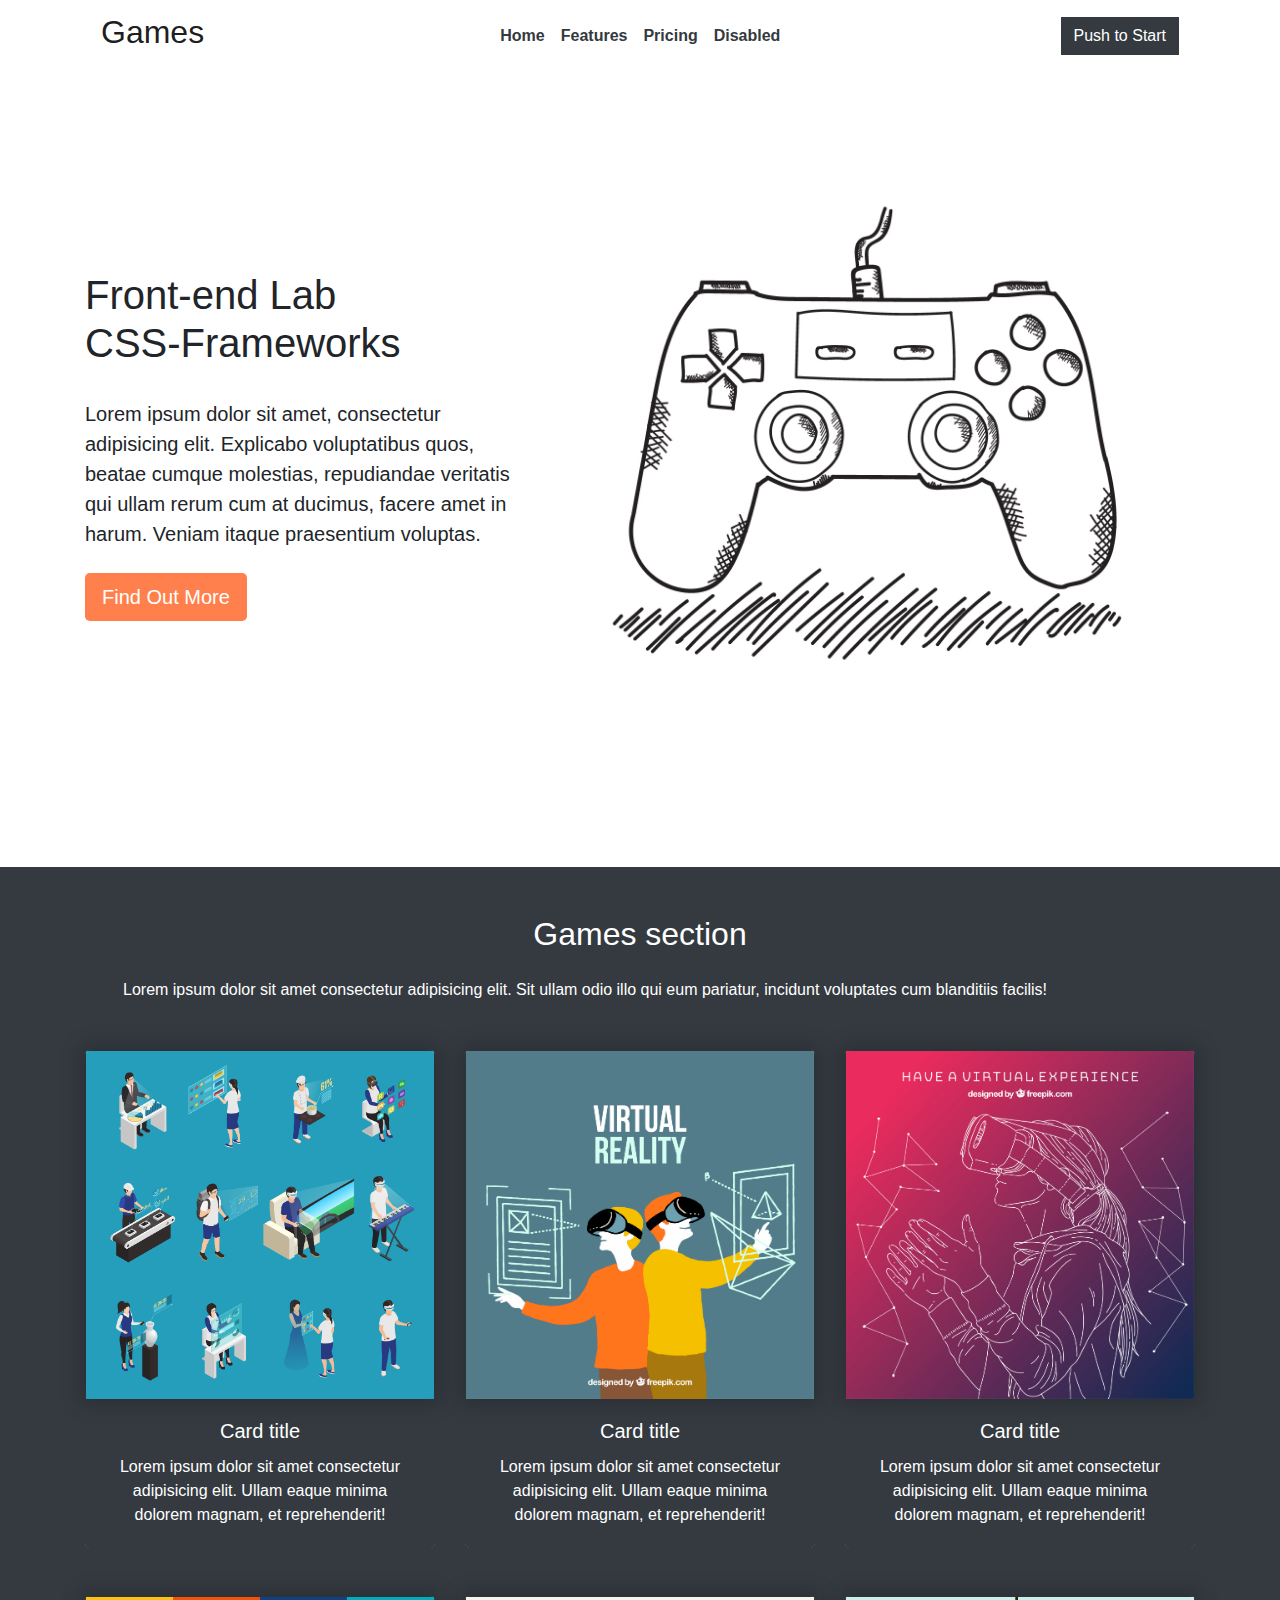
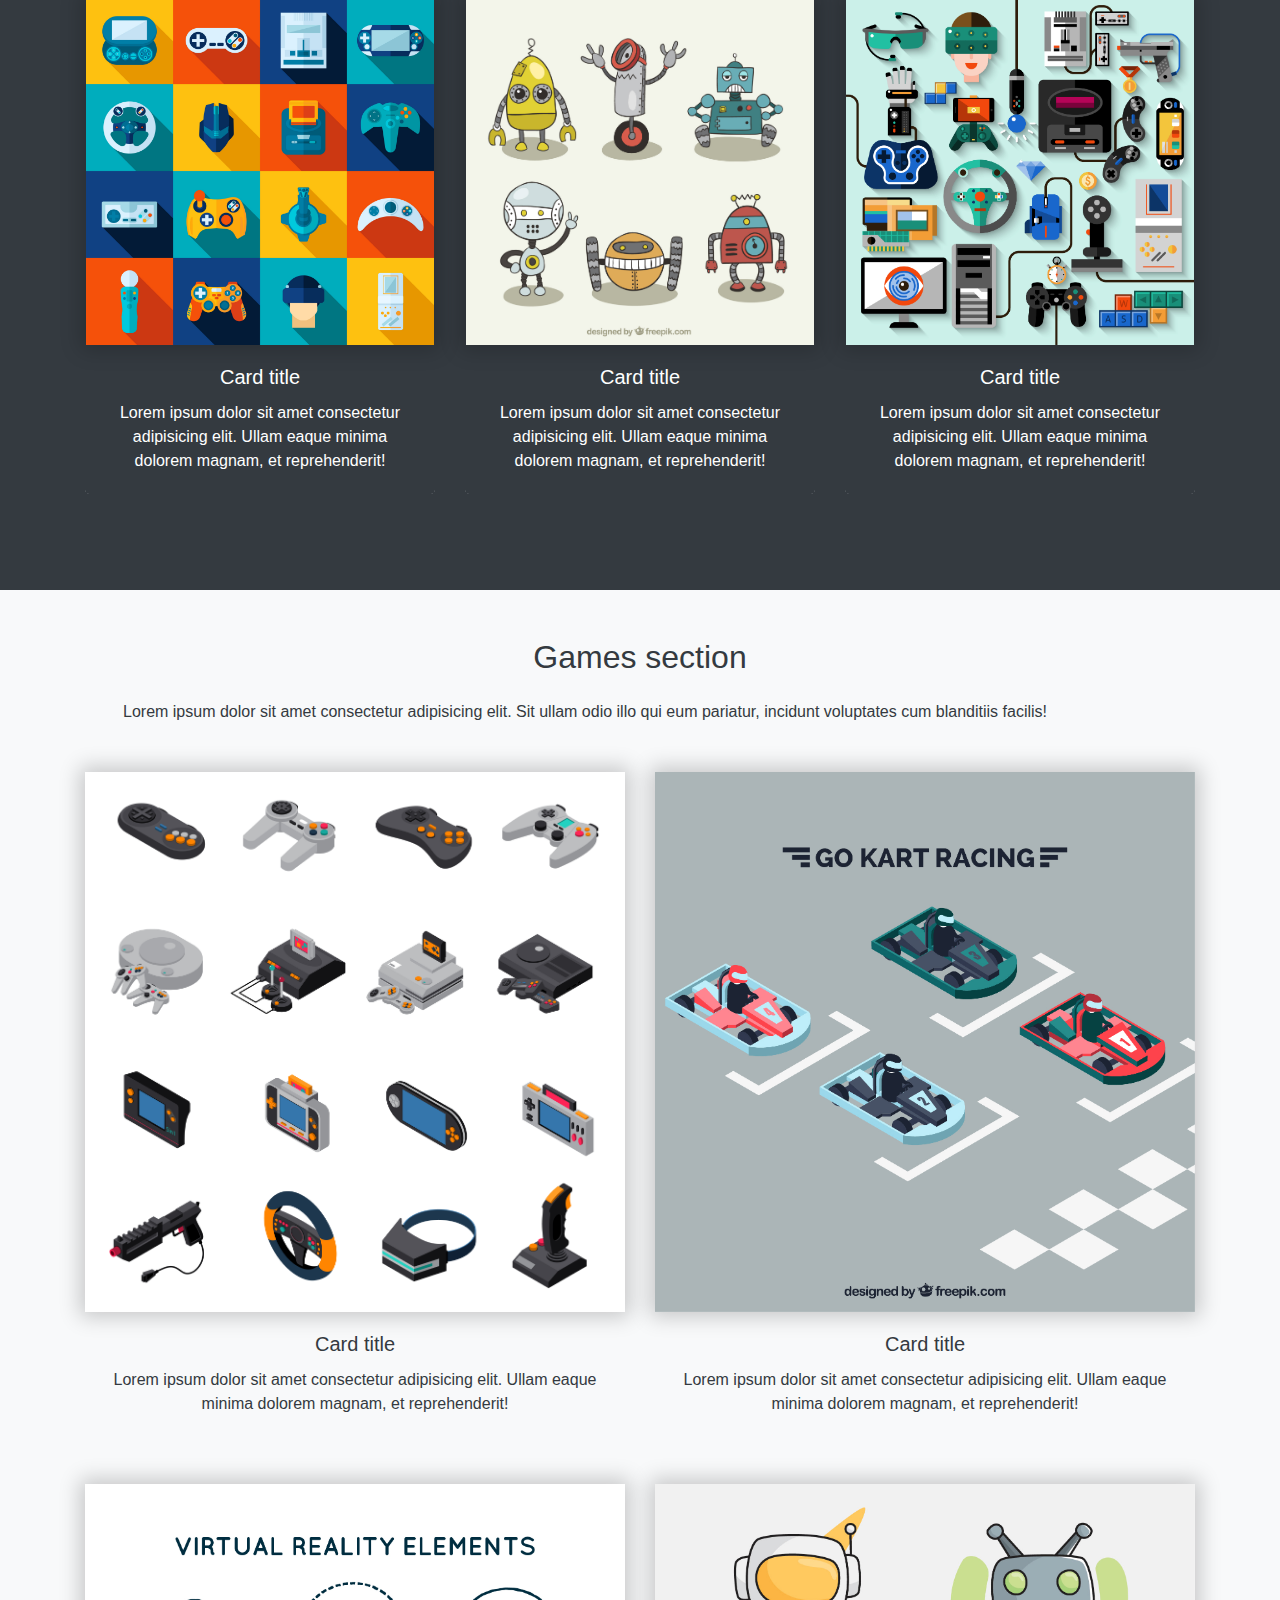
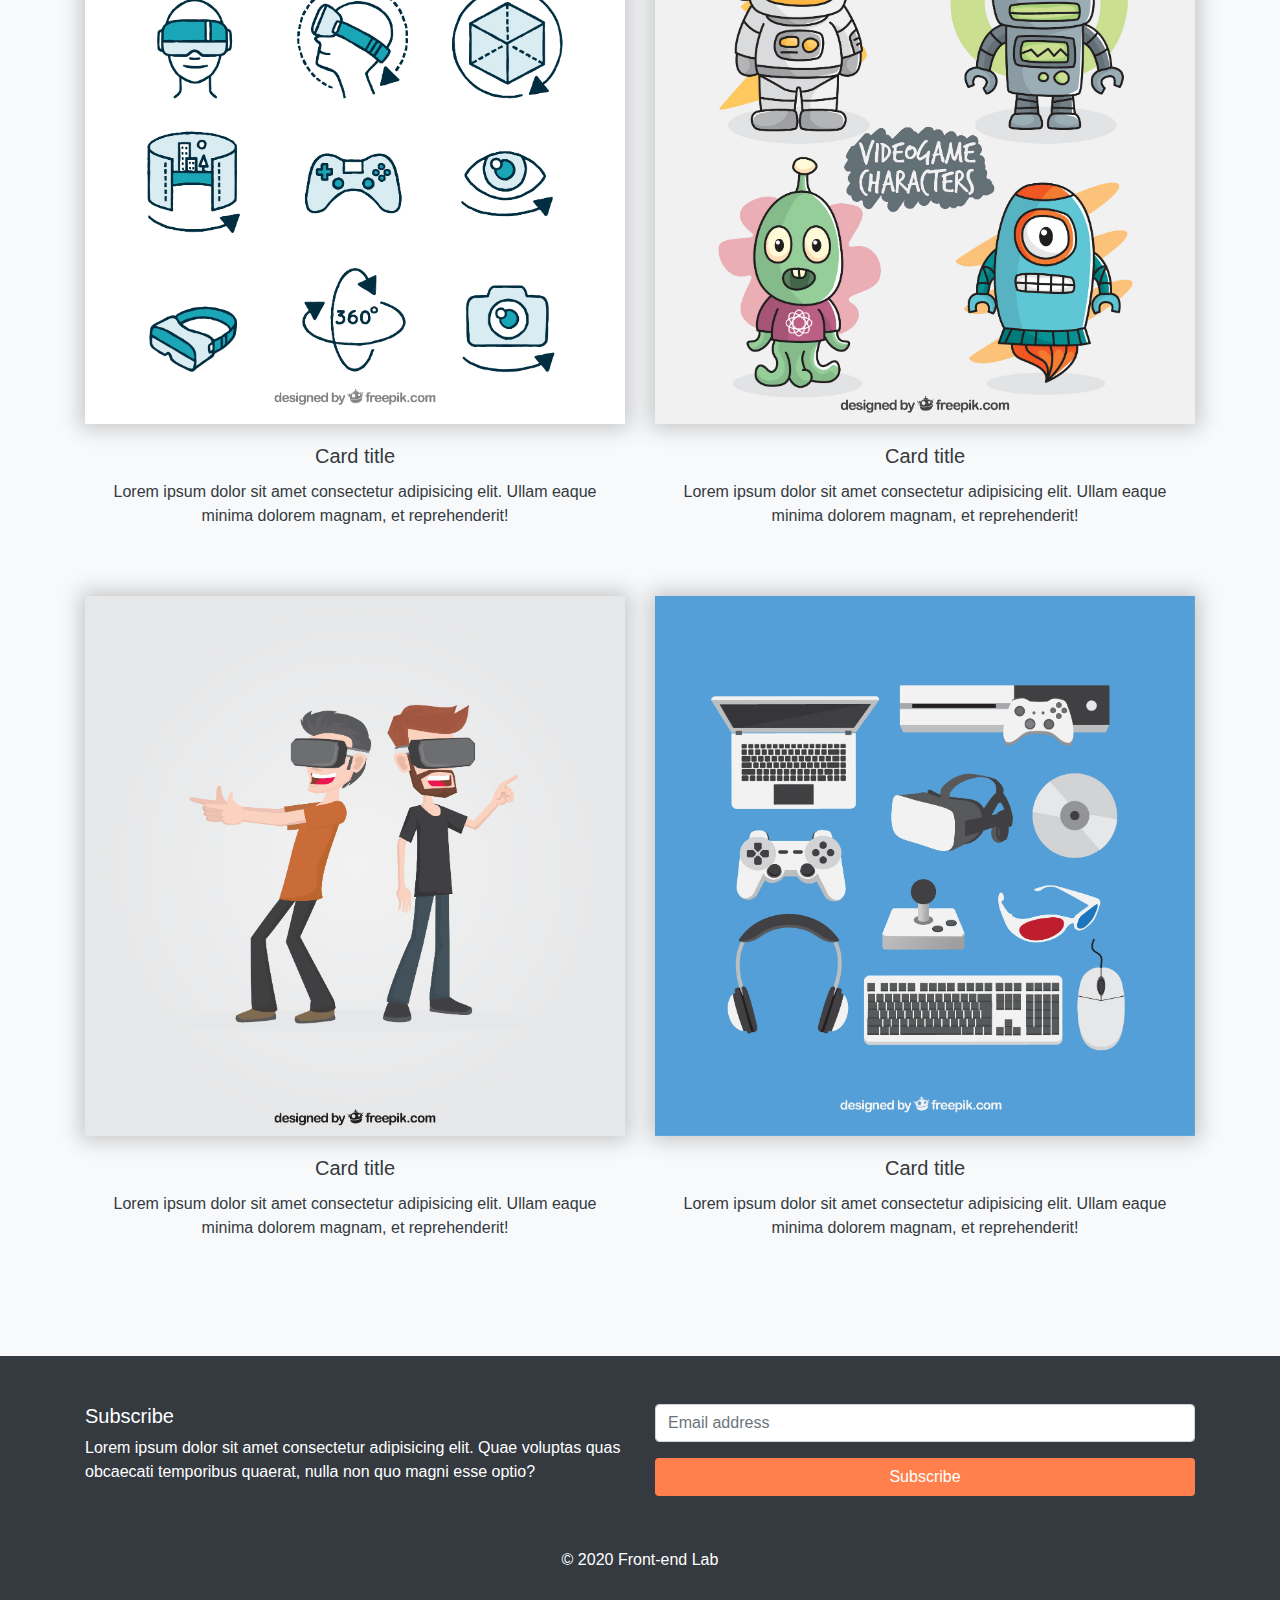
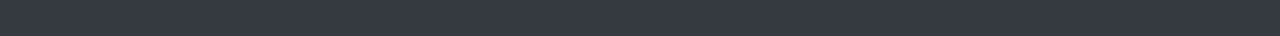
==== FL13_HW13/homework/index.html @ 2a36d2d3 "Add files via upload" ====
<!DOCTYPE html>
<html lang="en">
<head>
    <meta charset="UTF-8">
    <meta name="viewport" content="width=device-width, initial-scale=1.0">
    <link rel="stylesheet" href="https://stackpath.bootstrapcdn.com/bootstrap/4.4.1/css/bootstrap.min.css" integrity="sha384-Vkoo8x4CGsO3+Hhxv8T/Q5PaXtkKtu6ug5TOeNV6gBiFeWPGFN9MuhOf23Q9Ifjh" crossorigin="anonymous">
    <link rel="stylesheet" href="css/style.css">
    <title>Document</title>
</head>
<body>
    <header class="header">
        <div class="header__container container">
            <nav class="navbar navbar-expand-lg navbar-light">
                <a class="navbar-brand" href="#"><h2>Games</h2></a>
                <button class="navbar-toggler" type="button" data-toggle="collapse" data-target="#navbarText" aria-controls="navbarText" aria-expanded="false" aria-label="Toggle navigation">
                    <span class="navbar-toggler-icon"></span>
                </button>
                <div class="collapse navbar-collapse justify-content-between" id="navbarText">
                    <ul class="navbar-nav mx-auto">
                        <li class="nav-item active">
                            <a class="nav-link text-dark" href="#">Home <span class="sr-only">(current)</span></a>
                        </li>
                        <li class="nav-item">
                            <a class="nav-link text-dark" href="#">Features</a>
                        </li>
                        <li class="nav-item">
                            <a class="nav-link text-dark" href="#">Pricing</a>
                        </li>
                        <li class="nav-item">
                        <a class="nav-link text-dark" href="#">Disabled</a>
                        </li>
                    </ul>
                    <form class="form-inline my-2">
                        <button type="button" class="btn btn-dark rounded-0">Push to Start</button>
                    </form>
                </div>
            </nav>
        </div>
    </header>
    <main class="main">
        <div class="hero jumbotron jumbotron-fluid bg-white">
            <div class="hero__container container">
                <div class="hero__row row">
                    <div class="hero__item col-lg-5 d-flex justify-content-center flex-column">
                        <h1 class="hero__title">Front-end Lab <br/>CSS-Frameworks</h1>
                        <p class="hero__subtitle lead my-4">Lorem ipsum dolor sit amet, consectetur adipisicing elit. Explicabo voluptatibus quos, beatae cumque molestias, 
                            repudiandae veritatis qui ullam rerum cum at ducimus, facere amet in harum. Veniam itaque praesentium voluptas.</p>
                        <p class="hero__item lead">
                            <a class="hero__btn btn btn-orange btn-lg" href="#" role="button">Find Out More</a>
                        </p>
                    </div>
                    <div class="hero__item col-lg-7">
                        <img src="assets/hero-5.jpg" alt="Responsive image" class="hero__img img-fluid">
                    </div>
                </div>
            </div>
        </div>
        <section class="game-section game-section_theme_dark bg-dark text-white py-5">
            <div class="container">
                <div class="game-section__body">
                    <div class="game-section__header text-center mb-5">
                        <h2 class="game-section__title mb-4">Games section</h2>
                        <p class="game-section__subtitle">Lorem ipsum dolor sit amet consectetur adipisicing elit.
                            Sit ullam odio illo qui eum pariatur, incidunt voluptates cum blanditiis facilis!</p>
                    </div>
                    <div class="game-section__row row">
                        <div class="col-lg-4 col-md-6 mb-5">
                            <div class="game-section__card card card_theme_dark border-dark text-center">
                                <img src="assets/1.jpg" alt="Responsive image" class="card__img img-fluid">
                                <div class="card__body card-body bg-dark">
                                    <h5 class="card__title card-title">Card title</h5>
                                    <p class="card__subtitle card-text">Lorem ipsum dolor sit amet consectetur adipisicing elit.
                                        Ullam eaque minima dolorem magnam, et reprehenderit!</p>
                                </div>
                            </div>
                        </div>
                        <div class="col-lg-4 col-md-6 mb-5">
                            <div class="game-section__card card card_theme_dark border-dark text-center">
                                <img src="assets/2.jpg" alt="Responsive image" class="card__img img-fluid">
                                <div class="card__body card-body bg-dark">
                                    <h5 class="card__title card-title">Card title</h5>
                                    <p class="card__subtitle card-text">Lorem ipsum dolor sit amet consectetur adipisicing elit.
                                        Ullam eaque minima dolorem magnam, et reprehenderit!</p>
                                </div>
                            </div>
                        </div>
                        <div class="col-lg-4 col-md-6 mb-5">
                            <div class="game-section__card card card_theme_dark border-dark text-center">
                                <img src="assets/3.jpg" alt="Responsive image" class="card__img img-fluid">
                                <div class="card__body card-body bg-dark">
                                    <h5 class="card__title card-title">Card title</h5>
                                    <p class="card__subtitle card-text">Lorem ipsum dolor sit amet consectetur adipisicing elit.
                                        Ullam eaque minima dolorem magnam, et reprehenderit!</p>
                                </div>
                            </div>
                        </div>
                        <div class="col-lg-4 col-md-6 mb-5">
                            <div class="game-section__card card card_theme_dark border-dark text-center">
                                <img src="assets/4.jpg" alt="Responsive image" class="card__img img-fluid">
                                <div class="card__body card-body bg-dark">
                                    <h5 class="card__title card-title">Card title</h5>
                                    <p class="card__subtitle card-text">Lorem ipsum dolor sit amet consectetur adipisicing elit.
                                        Ullam eaque minima dolorem magnam, et reprehenderit!</p>
                                </div>
                            </div>
                        </div>
                        <div class="col-lg-4 col-md-6 mb-5">
                            <div class="game-section__card card card_theme_dark border-dark text-center">
                                <img src="assets/5.jpg" alt="Responsive image" class="card__img img-fluid">
                                <div class="card__body card-body bg-dark">
                                    <h5 class="card__title card-title">Card title</h5>
                                    <p class="card__subtitle card-text">Lorem ipsum dolor sit amet consectetur adipisicing elit.
                                        Ullam eaque minima dolorem magnam, et reprehenderit!</p>
                                </div>
                            </div>
                        </div>
                        <div class="col-lg-4 col-md-6 mb-5">
                            <div class="game-section__card card card_theme_dark border-dark text-center">
                                <img src="assets/6.jpg" alt="Responsive image" class="card__img img-fluid">
                                <div class="card__body card-body bg-dark">
                                    <h5 class="card__title card-title">Card title</h5>
                                    <p class="card__subtitle card-text">Lorem ipsum dolor sit amet consectetur adipisicing elit.
                                        Ullam eaque minima dolorem magnam, et reprehenderit!</p>
                                </div>
                            </div>
                        </div>
                    </div>
                </div>
            </div>
        </section>
        <section class="game-section game-section_theme_light bg-light text-dark py-5">
            <div class="container">
                <div class="game-section__body">
                    <div class="game-section__header text-center mb-5">
                        <h2 class="game-section__title mb-4">Games section</h2>
                        <p class="game-section__subtitle">Lorem ipsum dolor sit amet consectetur adipisicing elit.
                            Sit ullam odio illo qui eum pariatur, incidunt voluptates cum blanditiis facilis!</p>
                    </div>
                    <div class="game-section__row row">
                        <div class="col-lg-6 mb-5">
                            <div class="game-section__card card card_theme_light border-0 text-center">
                                <img src="assets/7.jpg" alt="Responsive image" class="card__img img-fluid">
                                <div class="card__body card-body bg-light">
                                    <h5 class="card__title card-title">Card title</h5>
                                    <p class="card__subtitle card-text">Lorem ipsum dolor sit amet consectetur adipisicing elit.
                                        Ullam eaque minima dolorem magnam, et reprehenderit!</p>
                                </div>
                            </div>
                        </div>
                        <div class="col-lg-6 mb-5">
                            <div class="game-section__card card card_theme_light border-0 text-center">
                                <img src="assets/8.jpg" alt="Responsive image" class="card__img img-fluid">
                                <div class="card__body card-body bg-light">
                                    <h5 class="card__title card-title">Card title</h5>
                                    <p class="card__subtitle card-text">Lorem ipsum dolor sit amet consectetur adipisicing elit.
                                        Ullam eaque minima dolorem magnam, et reprehenderit!</p>
                                </div>
                            </div>
                        </div>
                        <div class="col-lg-6 mb-5">
                            <div class="game-section__card card card_theme_light border-0 text-center">
                                <img src="assets/9.jpg" alt="Responsive image" class="card__img img-fluid">
                                <div class="card__body card-body bg-light">
                                    <h5 class="card__title card-title">Card title</h5>
                                    <p class="card__subtitle card-text">Lorem ipsum dolor sit amet consectetur adipisicing elit.
                                        Ullam eaque minima dolorem magnam, et reprehenderit!</p>
                                </div>
                            </div>
                        </div>
                        <div class="col-lg-6 mb-5">
                            <div class="game-section__card card card_theme_light border-0 text-center">
                                <img src="assets/10.jpg" alt="Responsive image" class="card__img img-fluid">
                                <div class="card__body card-body bg-light">
                                    <h5 class="card__title card-title">Card title</h5>
                                    <p class="card__subtitle card-text">Lorem ipsum dolor sit amet consectetur adipisicing elit.
                                        Ullam eaque minima dolorem magnam, et reprehenderit!</p>
                                </div>
                            </div>
                        </div>
                        <div class="col-lg-6 mb-5">
                            <div class="game-section__card card card_theme_light border-0 text-center">
                                <img src="assets/11.jpg" alt="Responsive image" class="card__img img-fluid">
                                <div class="card__body card-body bg-light">
                                    <h5 class="card__title card-title">Card title</h5>
                                    <p class="card__subtitle card-text">Lorem ipsum dolor sit amet consectetur adipisicing elit.
                                        Ullam eaque minima dolorem magnam, et reprehenderit!</p>
                                </div>
                            </div>
                        </div>
                        <div class="col-lg-6 mb-5">
                            <div class="game-section__card card card_theme_light border-0 text-center">
                                <img src="assets/12.jpg" alt="Responsive image" class="card__img img-fluid">
                                <div class="card__body card-body bg-light">
                                    <h5 class="card__title card-title">Card title</h5>
                                    <p class="card__subtitle card-text">Lorem ipsum dolor sit amet consectetur adipisicing elit.
                                        Ullam eaque minima dolorem magnam, et reprehenderit!</p>
                                </div>
                            </div>
                        </div>
                    </div>
                </div>
            </div>
        </section>
    </main>
    <footer class="footer text-white bg-dark pt-5">
        <div class="container">
            <div class="footer__row row">
                <div class="footer__block col-lg-6">
                    <h5 class="footer__title">Subscribe</h5>
                    <p class="footer__subtitle">Lorem ipsum dolor sit amet consectetur adipisicing elit. Quae voluptas 
                        quas obcaecati temporibus quaerat, nulla non quo magni esse optio?</p>
                </div>
                <div class="footer__block col-lg-6">
                    <form class="footer__form form">
                        <div class="form__group form-group">
                          <input type="email" class="form__input form-control" id="exampleInputEmail1" placeholder="Email address" aria-describedby="emailHelp">
                        </div>
                        <button type="submit" class="form__button btn btn-block btn-orange">Subscribe</button>
                    </form>
                </div>
            </div>
            <div class="footer__copyright copyright footer-copyright text-center py-5">
                <p class="copyright__text">© 2020 Front-end Lab</p>
            </div>
        </div>
    </footer>
    <script src="https://code.jquery.com/jquery-3.4.1.slim.min.js" integrity="sha384-J6qa4849blE2+poT4WnyKhv5vZF5SrPo0iEjwBvKU7imGFAV0wwj1yYfoRSJoZ+n" crossorigin="anonymous"></script>
    <script src="https://cdn.jsdelivr.net/npm/popper.js@1.16.0/dist/umd/popper.min.js" integrity="sha384-Q6E9RHvbIyZFJoft+2mJbHaEWldlvI9IOYy5n3zV9zzTtmI3UksdQRVvoxMfooAo" crossorigin="anonymous"></script>
    <script src="https://stackpath.bootstrapcdn.com/bootstrap/4.4.1/js/bootstrap.min.js" integrity="sha384-wfSDF2E50Y2D1uUdj0O3uMBJnjuUD4Ih7YwaYd1iqfktj0Uod8GCExl3Og8ifwB6" crossorigin="anonymous"></script>
</body>
</html>
---- FL13_HW13/homework/css/style.css ----
.navbar .nav-item{
    font-weight: 600;
}
.card .card__subtitle{
    font-weight: 500;
}
.hero .hero__subtitle{
    font-weight: 400;
}
.game-section .game-section__subtitle{
    max-width: 1000px;
}
.btn-orange{
    background: #FF804C;
    color: #FFF;
}
.card .card__img{
    box-shadow: 0 0 20px 5px rgba(0,0,0,0.2);
    z-index: 100;
}
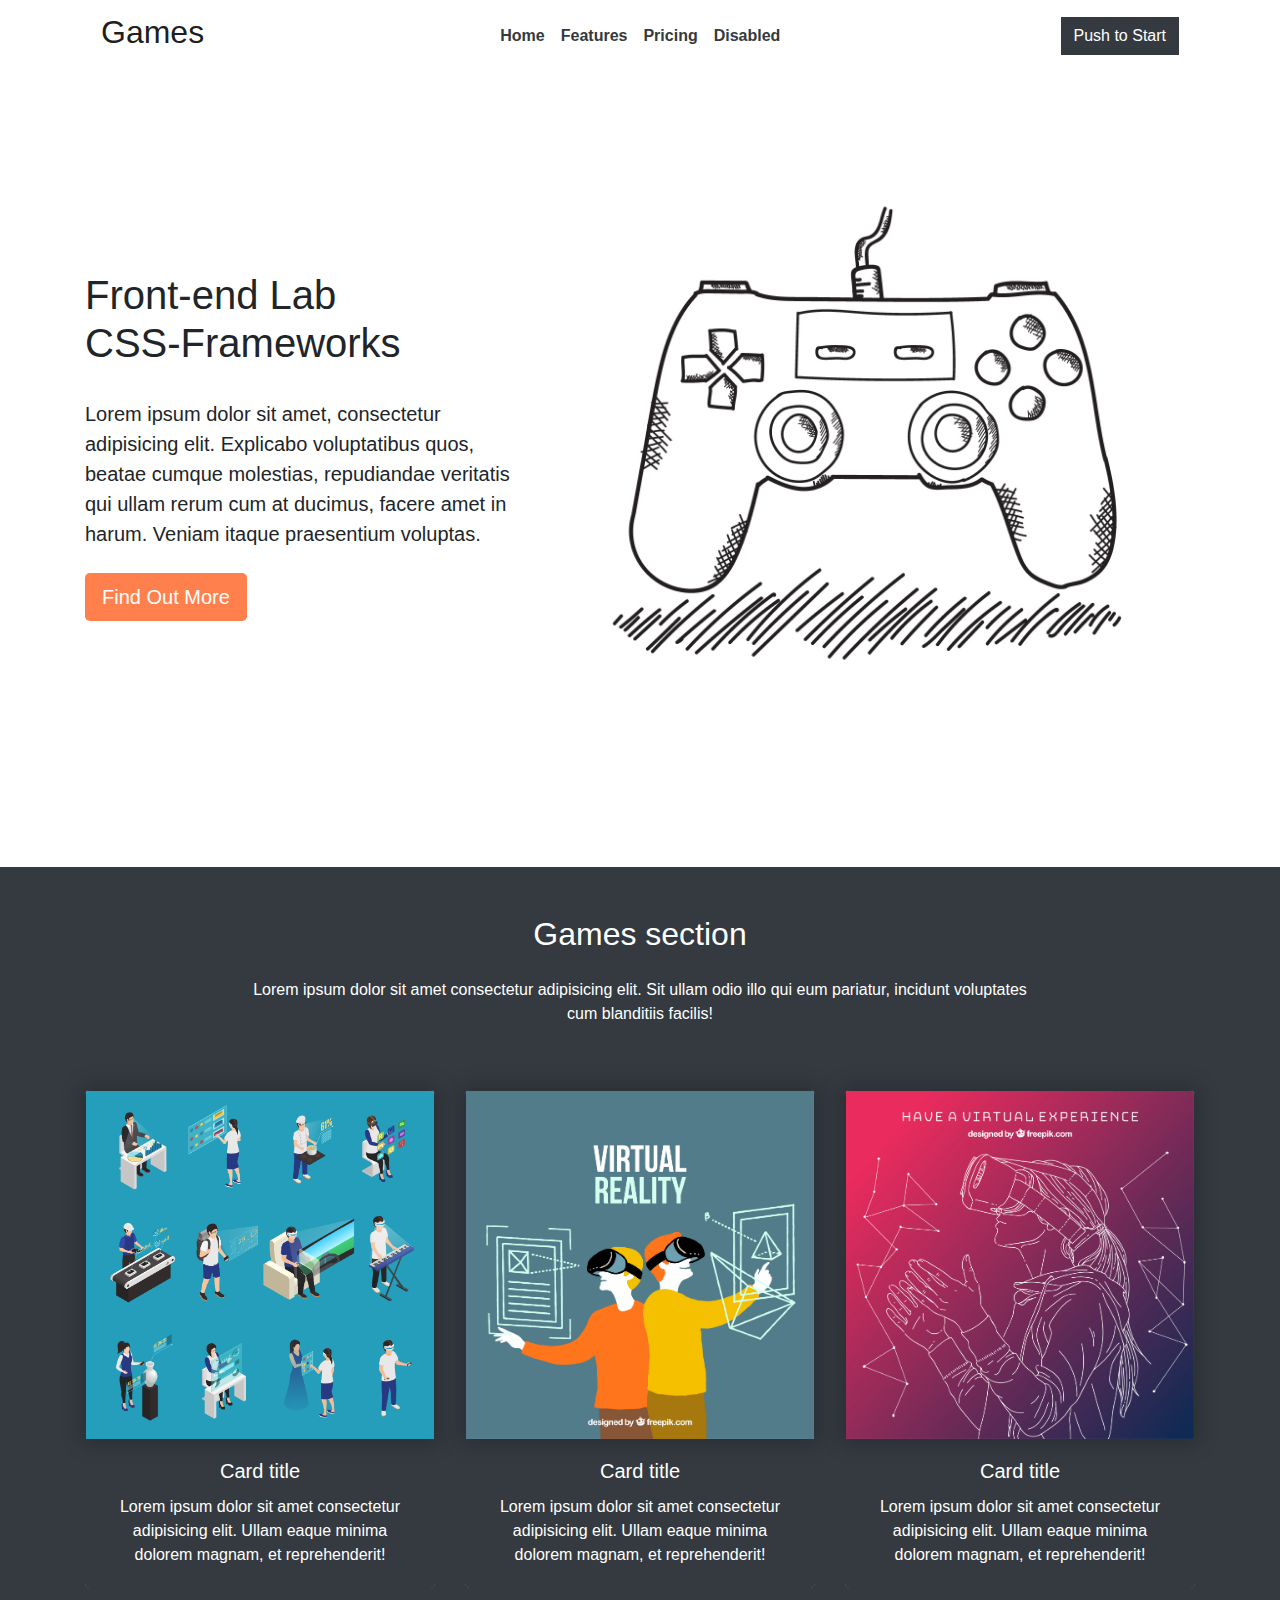
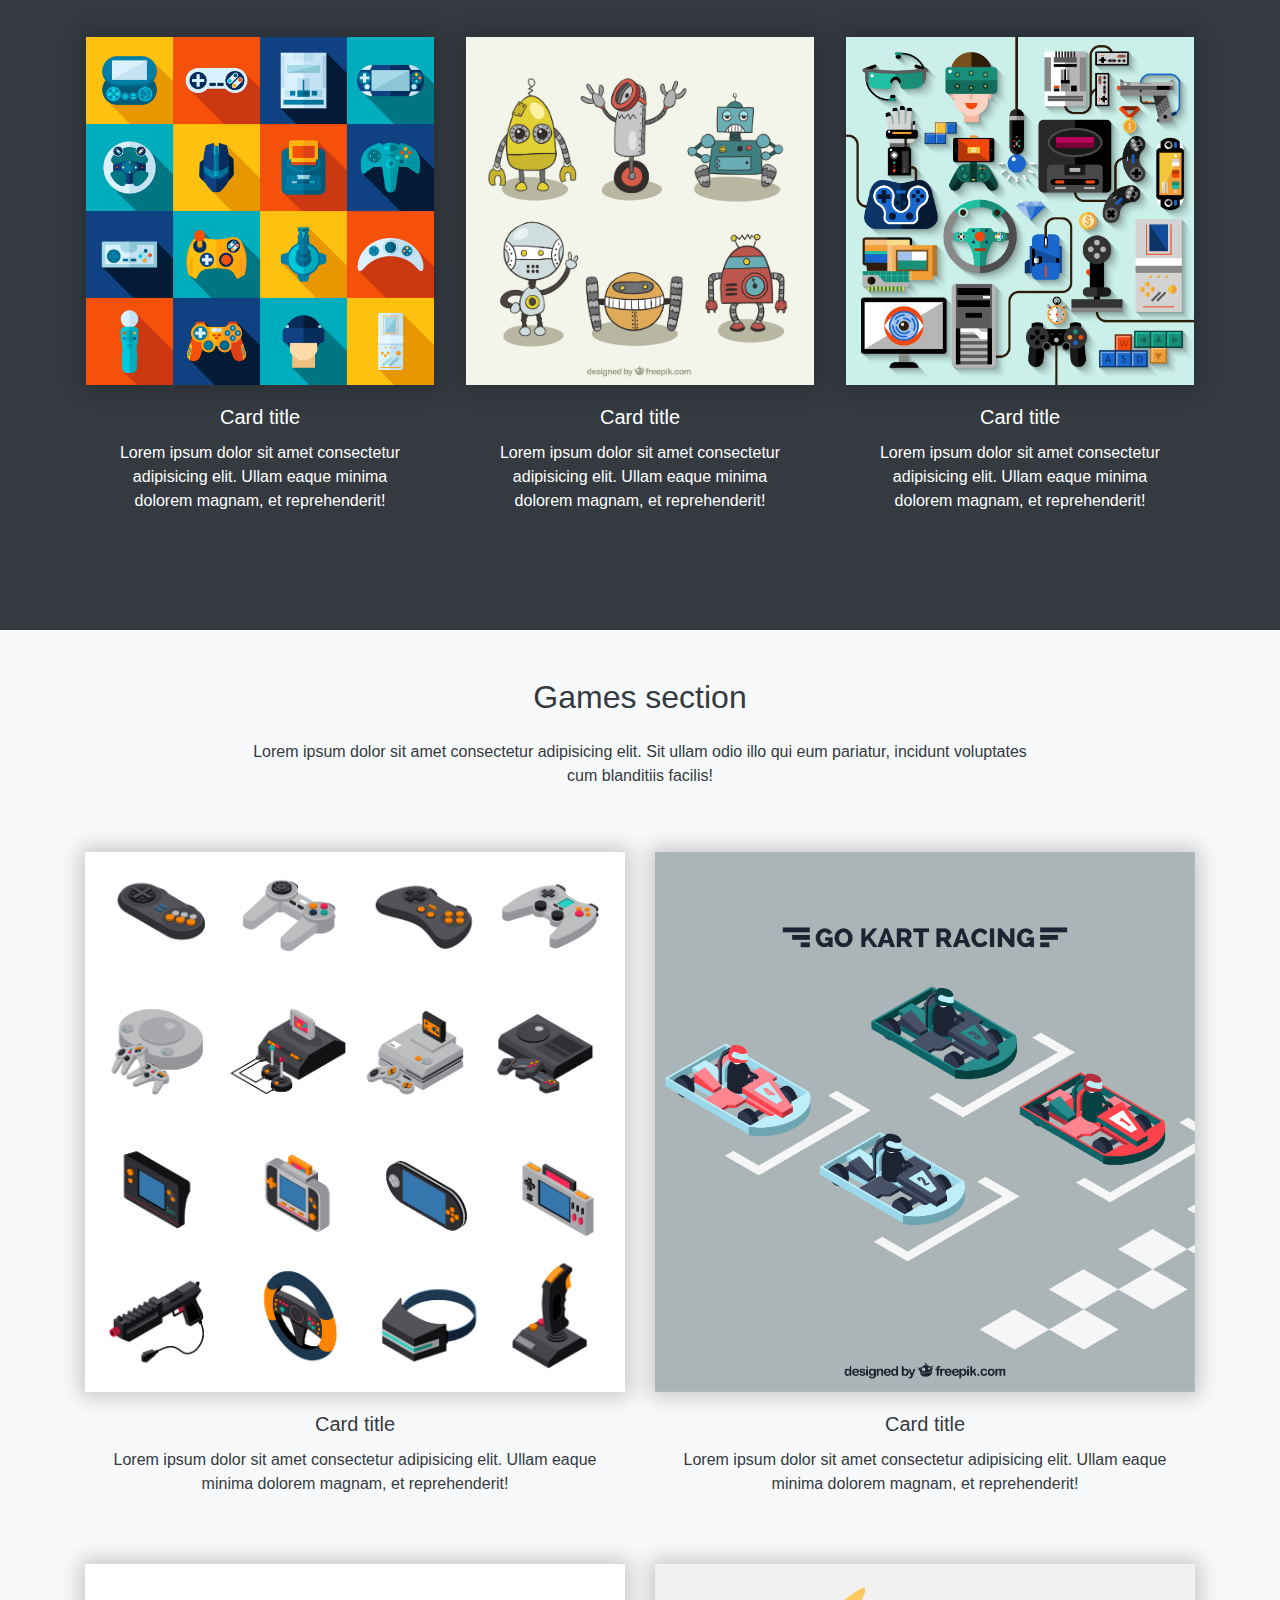
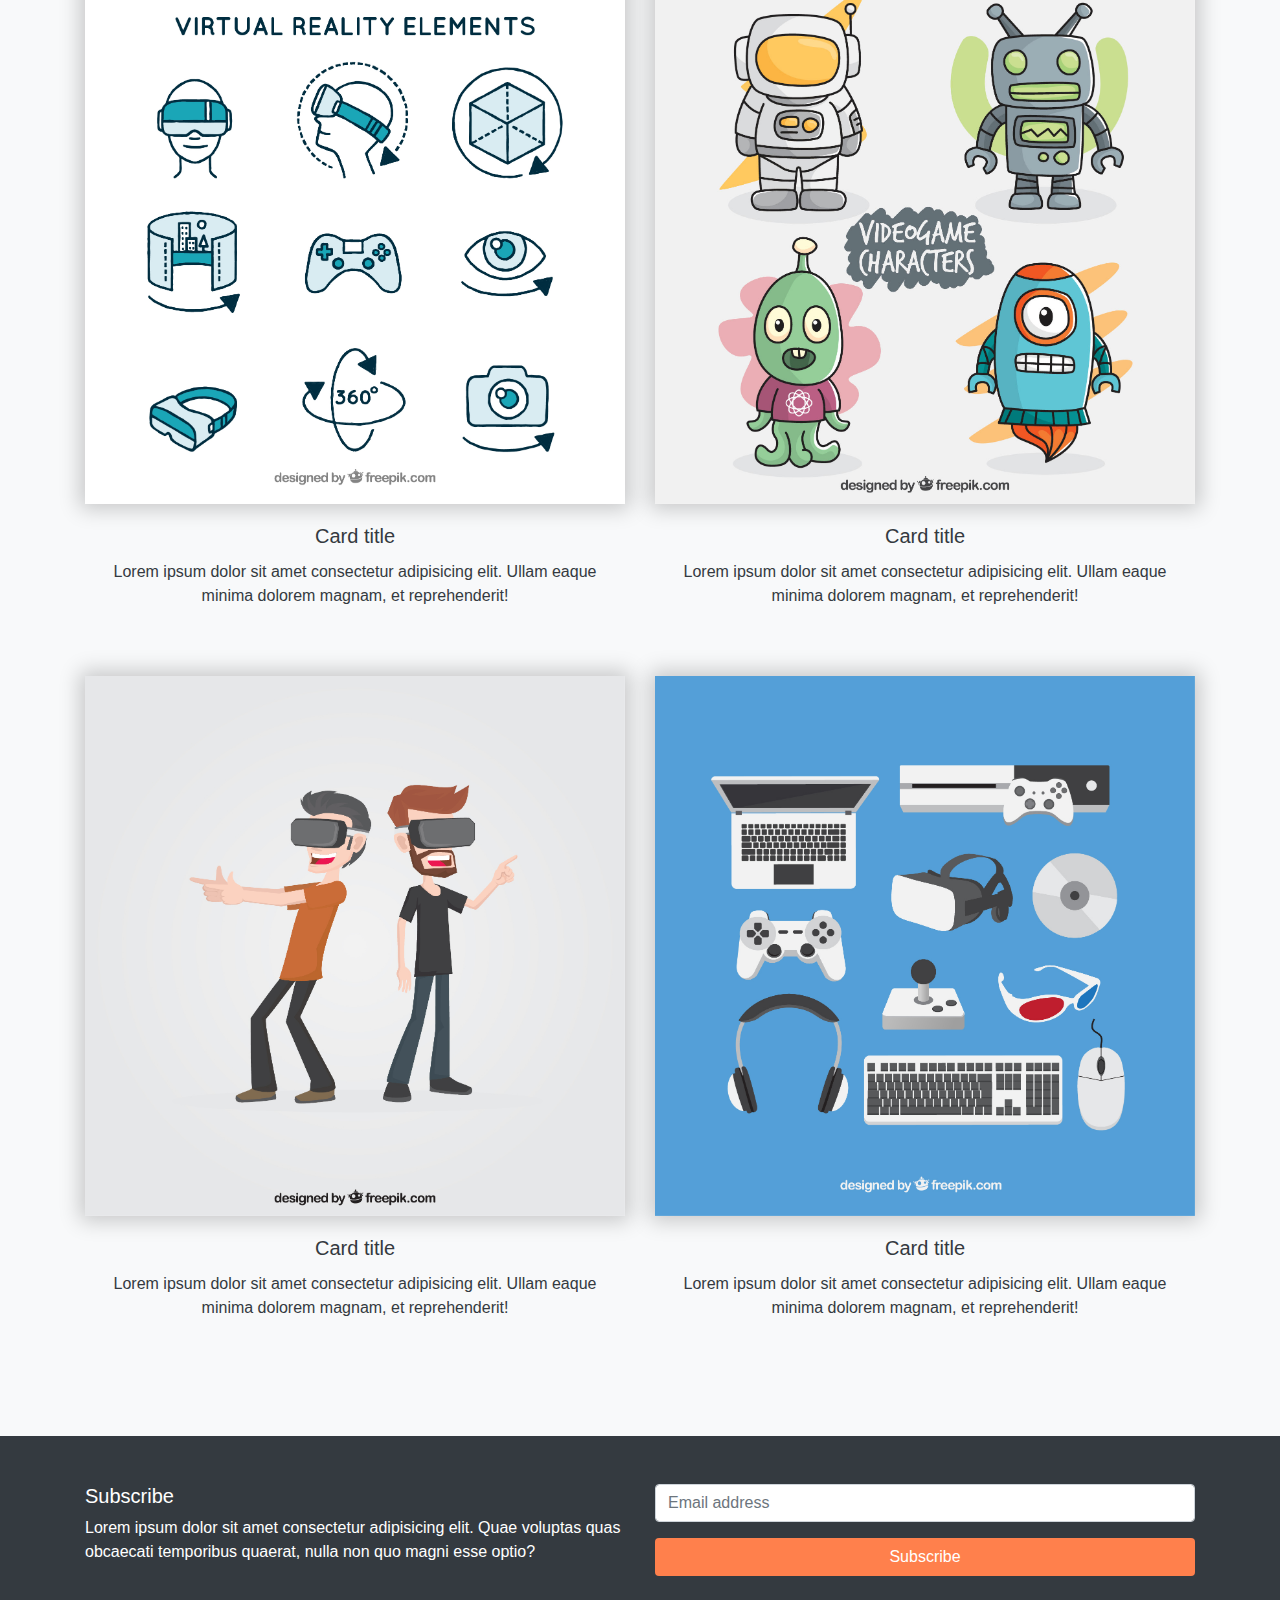
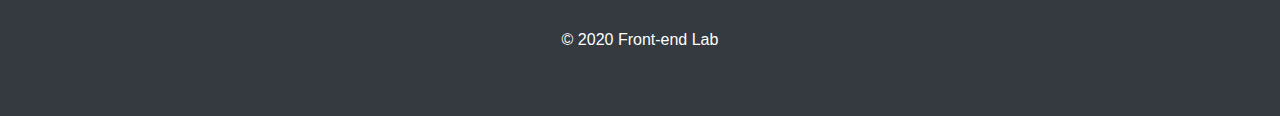
==== commit 1a7c4b4e: "Add files via upload" ====
--- a/FL13_HW13/homework/index.html
+++ b/FL13_HW13/homework/index.html
@@ -4,13 +4,13 @@
     <meta charset="UTF-8">
     <meta name="viewport" content="width=device-width, initial-scale=1.0">
     <link rel="stylesheet" href="https://stackpath.bootstrapcdn.com/bootstrap/4.4.1/css/bootstrap.min.css" integrity="sha384-Vkoo8x4CGsO3+Hhxv8T/Q5PaXtkKtu6ug5TOeNV6gBiFeWPGFN9MuhOf23Q9Ifjh" crossorigin="anonymous">
-    <link rel="stylesheet" href="css/style.css">
+    <link rel="stylesheet" href="css/styles.css">
     <title>Document</title>
 </head>
 <body>
     <header class="header">
         <div class="header__container container">
-            <nav class="navbar navbar-expand-lg navbar-light">
+            <nav class="navbar navbar-expand-md navbar-light">
                 <a class="navbar-brand" href="#"><h2>Games</h2></a>
                 <button class="navbar-toggler" type="button" data-toggle="collapse" data-target="#navbarText" aria-controls="navbarText" aria-expanded="false" aria-label="Toggle navigation">
                     <span class="navbar-toggler-icon"></span>
@@ -41,7 +41,7 @@
         <div class="hero jumbotron jumbotron-fluid bg-white">
             <div class="hero__container container">
                 <div class="hero__row row">
-                    <div class="hero__item col-lg-5 d-flex justify-content-center flex-column">
+                    <div class="hero__item col-md-5 d-flex justify-content-center flex-column">
                         <h1 class="hero__title">Front-end Lab <br/>CSS-Frameworks</h1>
                         <p class="hero__subtitle lead my-4">Lorem ipsum dolor sit amet, consectetur adipisicing elit. Explicabo voluptatibus quos, beatae cumque molestias, 
                             repudiandae veritatis qui ullam rerum cum at ducimus, facere amet in harum. Veniam itaque praesentium voluptas.</p>
@@ -49,7 +49,7 @@
                             <a class="hero__btn btn btn-orange btn-lg" href="#" role="button">Find Out More</a>
                         </p>
                     </div>
-                    <div class="hero__item col-lg-7">
+                    <div class="hero__item col-md-7">
                         <img src="assets/hero-5.jpg" alt="Responsive image" class="hero__img img-fluid">
                     </div>
                 </div>
@@ -58,13 +58,13 @@
         <section class="game-section game-section_theme_dark bg-dark text-white py-5">
             <div class="container">
                 <div class="game-section__body">
-                    <div class="game-section__header text-center mb-5">
+                    <div class="game-section__header d-flex text-center align-items-center flex-column mb-5">
                         <h2 class="game-section__title mb-4">Games section</h2>
                         <p class="game-section__subtitle">Lorem ipsum dolor sit amet consectetur adipisicing elit.
                             Sit ullam odio illo qui eum pariatur, incidunt voluptates cum blanditiis facilis!</p>
                     </div>
                     <div class="game-section__row row">
-                        <div class="col-lg-4 col-md-6 mb-5">
+                        <div class="col-md-4 col-sm-6 mb-5">
                             <div class="game-section__card card card_theme_dark border-dark text-center">
                                 <img src="assets/1.jpg" alt="Responsive image" class="card__img img-fluid">
                                 <div class="card__body card-body bg-dark">
@@ -74,7 +74,7 @@
                                 </div>
                             </div>
                         </div>
-                        <div class="col-lg-4 col-md-6 mb-5">
+                        <div class="col-md-4 col-sm-6 mb-5">
                             <div class="game-section__card card card_theme_dark border-dark text-center">
                                 <img src="assets/2.jpg" alt="Responsive image" class="card__img img-fluid">
                                 <div class="card__body card-body bg-dark">
@@ -84,7 +84,7 @@
                                 </div>
                             </div>
                         </div>
-                        <div class="col-lg-4 col-md-6 mb-5">
+                        <div class="col-md-4 col-sm-6 mb-5">
                             <div class="game-section__card card card_theme_dark border-dark text-center">
                                 <img src="assets/3.jpg" alt="Responsive image" class="card__img img-fluid">
                                 <div class="card__body card-body bg-dark">
@@ -94,7 +94,7 @@
                                 </div>
                             </div>
                         </div>
-                        <div class="col-lg-4 col-md-6 mb-5">
+                        <div class="col-md-4 col-sm-6 mb-5">
                             <div class="game-section__card card card_theme_dark border-dark text-center">
                                 <img src="assets/4.jpg" alt="Responsive image" class="card__img img-fluid">
                                 <div class="card__body card-body bg-dark">
@@ -104,7 +104,7 @@
                                 </div>
                             </div>
                         </div>
-                        <div class="col-lg-4 col-md-6 mb-5">
+                        <div class="col-md-4 col-sm-6 mb-5">
                             <div class="game-section__card card card_theme_dark border-dark text-center">
                                 <img src="assets/5.jpg" alt="Responsive image" class="card__img img-fluid">
                                 <div class="card__body card-body bg-dark">
@@ -114,7 +114,7 @@
                                 </div>
                             </div>
                         </div>
-                        <div class="col-lg-4 col-md-6 mb-5">
+                        <div class="col-md-4 col-sm-6 mb-5">
                             <div class="game-section__card card card_theme_dark border-dark text-center">
                                 <img src="assets/6.jpg" alt="Responsive image" class="card__img img-fluid">
                                 <div class="card__body card-body bg-dark">
@@ -131,13 +131,13 @@
         <section class="game-section game-section_theme_light bg-light text-dark py-5">
             <div class="container">
                 <div class="game-section__body">
-                    <div class="game-section__header text-center mb-5">
+                    <div class="game-section__header d-flex text-center align-items-center flex-column mb-5">
                         <h2 class="game-section__title mb-4">Games section</h2>
                         <p class="game-section__subtitle">Lorem ipsum dolor sit amet consectetur adipisicing elit.
                             Sit ullam odio illo qui eum pariatur, incidunt voluptates cum blanditiis facilis!</p>
                     </div>
                     <div class="game-section__row row">
-                        <div class="col-lg-6 mb-5">
+                        <div class="col-md-6 mb-5">
                             <div class="game-section__card card card_theme_light border-0 text-center">
                                 <img src="assets/7.jpg" alt="Responsive image" class="card__img img-fluid">
                                 <div class="card__body card-body bg-light">
@@ -147,7 +147,7 @@
                                 </div>
                             </div>
                         </div>
-                        <div class="col-lg-6 mb-5">
+                        <div class="col-md-6 mb-5">
                             <div class="game-section__card card card_theme_light border-0 text-center">
                                 <img src="assets/8.jpg" alt="Responsive image" class="card__img img-fluid">
                                 <div class="card__body card-body bg-light">
@@ -157,7 +157,7 @@
                                 </div>
                             </div>
                         </div>
-                        <div class="col-lg-6 mb-5">
+                        <div class="col-md-6 mb-5">
                             <div class="game-section__card card card_theme_light border-0 text-center">
                                 <img src="assets/9.jpg" alt="Responsive image" class="card__img img-fluid">
                                 <div class="card__body card-body bg-light">
@@ -167,7 +167,7 @@
                                 </div>
                             </div>
                         </div>
-                        <div class="col-lg-6 mb-5">
+                        <div class="col-md-6 mb-5">
                             <div class="game-section__card card card_theme_light border-0 text-center">
                                 <img src="assets/10.jpg" alt="Responsive image" class="card__img img-fluid">
                                 <div class="card__body card-body bg-light">
@@ -177,7 +177,7 @@
                                 </div>
                             </div>
                         </div>
-                        <div class="col-lg-6 mb-5">
+                        <div class="col-md-6 mb-5">
                             <div class="game-section__card card card_theme_light border-0 text-center">
                                 <img src="assets/11.jpg" alt="Responsive image" class="card__img img-fluid">
                                 <div class="card__body card-body bg-light">
@@ -187,7 +187,7 @@
                                 </div>
                             </div>
                         </div>
-                        <div class="col-lg-6 mb-5">
+                        <div class="col-md-6 mb-5">
                             <div class="game-section__card card card_theme_light border-0 text-center">
                                 <img src="assets/12.jpg" alt="Responsive image" class="card__img img-fluid">
                                 <div class="card__body card-body bg-light">
@@ -205,15 +205,15 @@
     <footer class="footer text-white bg-dark pt-5">
         <div class="container">
             <div class="footer__row row">
-                <div class="footer__block col-lg-6">
+                <div class="footer__block col-md-6">
                     <h5 class="footer__title">Subscribe</h5>
                     <p class="footer__subtitle">Lorem ipsum dolor sit amet consectetur adipisicing elit. Quae voluptas 
                         quas obcaecati temporibus quaerat, nulla non quo magni esse optio?</p>
                 </div>
-                <div class="footer__block col-lg-6">
+                <div class="footer__block col-md-6">
                     <form class="footer__form form">
                         <div class="form__group form-group">
-                          <input type="email" class="form__input form-control" id="exampleInputEmail1" placeholder="Email address" aria-describedby="emailHelp">
+                          <input type="email" class="form__input form-control" placeholder="Email address">
                         </div>
                         <button type="submit" class="form__button btn btn-block btn-orange">Subscribe</button>
                     </form>
--- a/FL13_HW13/homework/css/styles.css
+++ b/FL13_HW13/homework/css/styles.css
@@ -0,0 +1,20 @@
+.navbar .nav-item{
+    font-weight: 600;
+}
+.card .card__subtitle{
+    font-weight: 500;
+}
+.hero .hero__subtitle{
+    font-weight: 400;
+}
+.game-section .game-section__subtitle{
+    max-width: 800px;
+}
+.btn-orange{
+    background: #FF804C;
+    color: #FFF;
+}
+.card .card__img{
+    box-shadow: 0 0 20px 5px rgba(0,0,0,0.2);
+    z-index: 100;
+}
